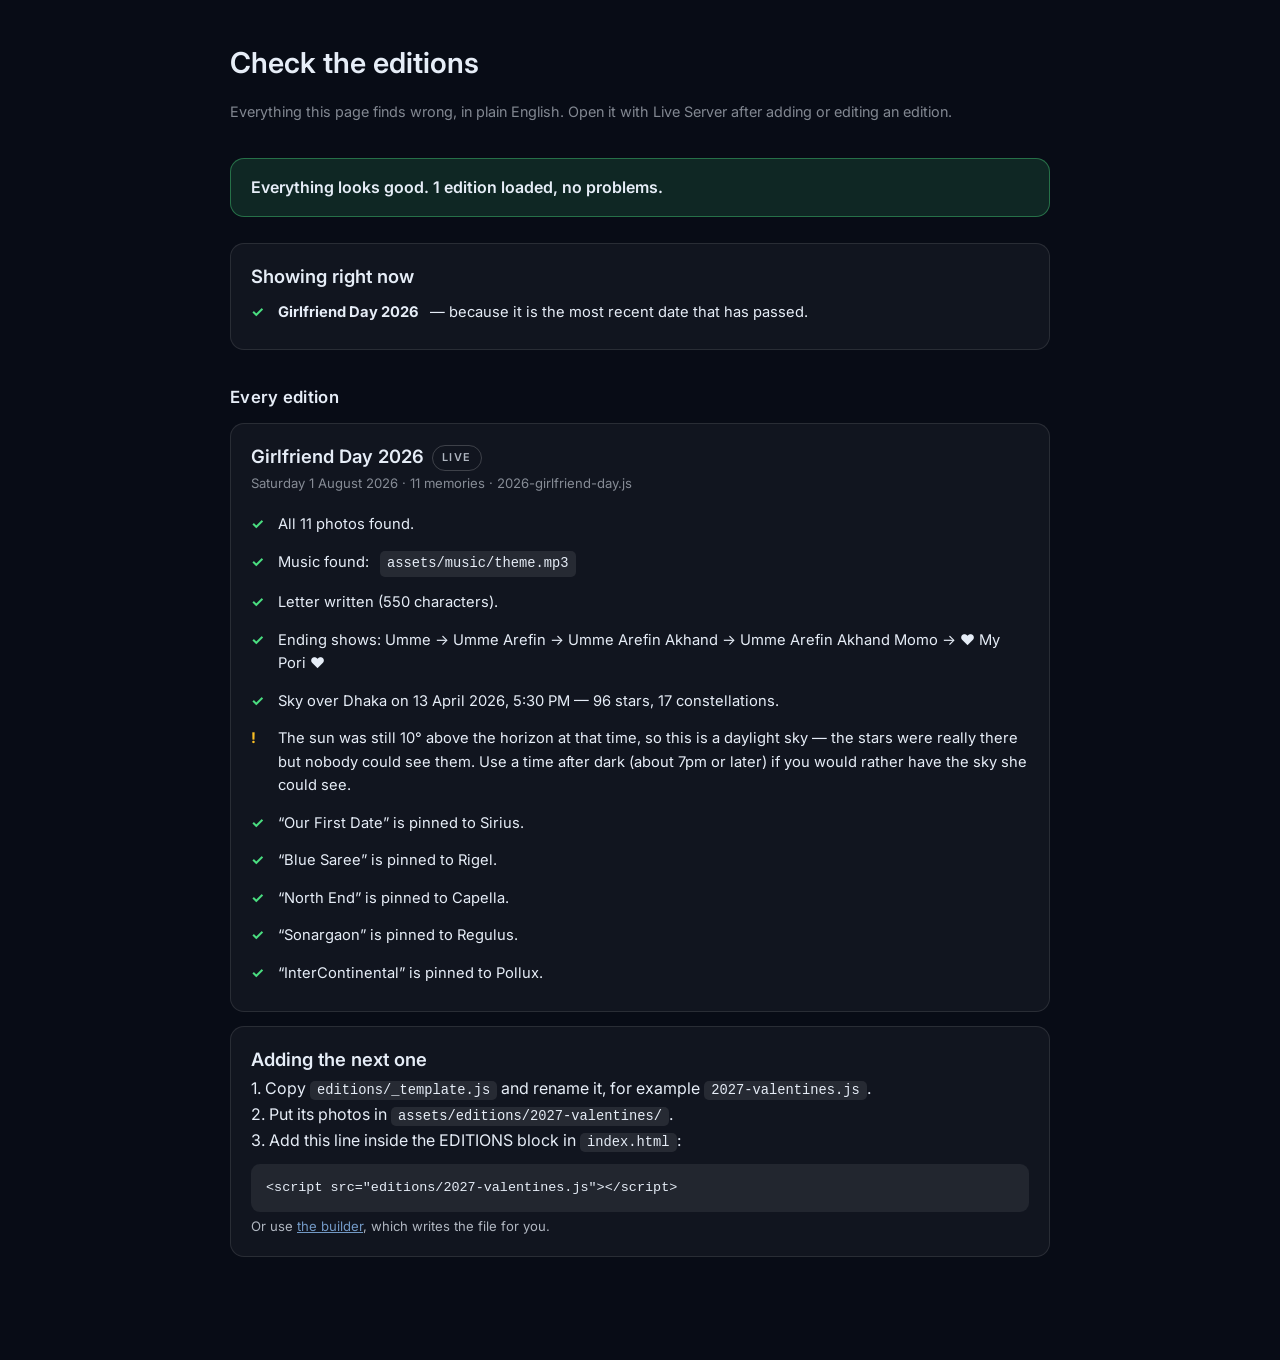
==== check.html @ 18c47e42 "Themes, archive, builder and checker: the futureproofing is finished Four themes. themes/*.css, one " ====
<!DOCTYPE html>
<html lang="en">
<head>
<meta charset="UTF-8">
<meta name="viewport" content="width=device-width, initial-scale=1.0">
<title>Check the editions</title>
<meta name="robots" content="noindex, nofollow">
<link rel="icon" type="image/png" href="assets/icons/favicon.png">
<link href="https://fonts.googleapis.com/css2?family=Inter:wght@300;400;600;700&display=swap" rel="stylesheet">
<style>
:root{color-scheme:dark;}
body{margin:0;background:#080c16;color:#e6edf7;font-family:'Inter',system-ui,sans-serif;
     line-height:1.6;padding:40px 20px 90px;}
.wrap{max-width:820px;margin:0 auto;}
h1{font-size:1.8rem;margin:0 0 6px;font-weight:600;}
.sub{opacity:.55;font-size:.9rem;margin-bottom:34px;}
h2{font-size:1.05rem;margin:34px 0 12px;font-weight:600;letter-spacing:.3px;}
.card{background:rgba(255,255,255,.04);border:1px solid rgba(255,255,255,.1);
      border-radius:14px;padding:18px 20px;margin-bottom:14px;}
.row{display:flex;gap:11px;align-items:flex-start;padding:7px 0;font-size:.92rem;}
.ok::before{content:"✓";color:#4ade80;font-weight:700;flex:0 0 16px;}
.bad::before{content:"✕";color:#f87171;font-weight:700;flex:0 0 16px;}
.warn::before{content:"!";color:#fbbf24;font-weight:700;flex:0 0 16px;}
.info::before{content:"·";color:#93c5fd;font-weight:700;flex:0 0 16px;}
.title{font-size:1.15rem;font-weight:600;margin-bottom:2px;}
.meta{opacity:.55;font-size:.82rem;margin-bottom:12px;}
code{background:rgba(255,255,255,.09);padding:2px 7px;border-radius:5px;
     font-size:.86rem;font-family:ui-monospace,Menlo,Consolas,monospace;}
pre{background:rgba(255,255,255,.07);padding:13px 15px;border-radius:9px;
    overflow-x:auto;font-size:.84rem;margin:10px 0 0;}
.banner{border-radius:14px;padding:16px 20px;margin-bottom:26px;font-weight:600;}
.allgood{background:rgba(74,222,128,.13);border:1px solid rgba(74,222,128,.4);}
.problems{background:rgba(248,113,113,.13);border:1px solid rgba(248,113,113,.4);}
.live{display:inline-block;margin-top:4px;font-size:.82rem;opacity:.75;}
a{color:#93c5fd;}
.tag{display:inline-block;font-size:.68rem;letter-spacing:1.4px;text-transform:uppercase;
     padding:3px 9px;border-radius:999px;border:1px solid rgba(255,255,255,.25);
     opacity:.75;margin-left:8px;vertical-align:middle;}
</style>
</head>
<body>
<div class="wrap">

<h1>Check the editions</h1>
<p class="sub">Everything this page finds wrong, in plain English.
Open it with Live Server after adding or editing an edition.</p>

<div id="out">Reading…</div>

</div>

<script src="js/star-catalog.js"></script>
<script src="js/sky.js"></script>
<script src="js/edition-format.js"></script>
<script>
/* This page reads index.html to find out which editions exist, so the list of
   editions only ever lives in one place. */

const out=document.getElementById("out");

function el(tag,cls,html){
  const e=document.createElement(tag);
  if(cls) e.className=cls;
  if(html!==undefined) e.innerHTML=html;
  return e;
}
function row(kind,html){ return el("div","row "+kind,html); }

// Does a file actually exist? A HEAD request is enough and costs nothing.
function exists(url){
  return fetch(url,{method:"HEAD"})
    .then(r=>r.ok)
    .catch(()=>false);
}

function loadScript(src){
  return new Promise(resolve=>{
    const s=document.createElement("script");
    s.src=src;
    s.onload=()=>resolve(true);
    s.onerror=()=>resolve(false);
    document.head.appendChild(s);
  });
}

(async function(){

  let html;
  try{
    html=await (await fetch("index.html")).text();
  }catch(err){
    out.innerHTML="";
    out.appendChild(el("div","banner problems",
      "This page has to be opened through Live Server."));
    out.appendChild(el("p","",
      "In VS Code, right-click <code>check.html</code> and choose "+
      "<b>Open with Live Server</b>. Opening the file directly stops the "+
      "browser from reading your other files."));
    return;
  }

  const files=[...html.matchAll(/<script\s+src="(editions\/[^"]+)"/g)].map(m=>m[1]);

  out.innerHTML="";

  if(!files.length){
    out.appendChild(el("div","banner problems","No editions are listed in index.html."));
    out.appendChild(el("p","","Add a line like <code>&lt;script src=\"editions/2027-valentines.js\"&gt;&lt;/script&gt;</code> inside the EDITIONS block."));
    return;
  }

  const missingFiles=[];
  for(const f of files){
    const ok=await loadScript(f);
    if(!ok) missingFiles.push(f);
  }

  /* ---- headline ---- */
  const banner=el("div","banner");
  out.appendChild(banner);

  const problemBox=el("div","card");
  problemBox.appendChild(el("div","title","Problems"));
  let problemCount=EDITION_PROBLEMS.length+missingFiles.length;

  missingFiles.forEach(f=>{
    problemBox.appendChild(row("bad","index.html lists <code>"+f+
      "</code> but that file is not there. Check the spelling, or remove the line."));
  });
  EDITION_PROBLEMS.forEach(p=>{
    problemBox.appendChild(row("bad","<b>"+p.where+"</b> — "+p.message));
  });

  /* ---- which one is live ---- */
  const today=new Date(); today.setHours(23,59,59,999);
  const arrived=EDITIONS.filter(e=>e.date<=today).sort((a,b)=>b.date-a.date);
  const live=arrived[0];

  const liveCard=el("div","card");
  liveCard.appendChild(el("div","title","Showing right now"));
  if(live){
    liveCard.appendChild(row("ok","<b>"+live.occasionName+" "+live.year+
      "</b> — because it is the most recent date that has passed."));
  }else{
    liveCard.appendChild(row("warn",
      "No edition's date has arrived yet, so the earliest one is showing."));
  }
  const future=EDITIONS.filter(e=>e.date>today).sort((a,b)=>a.date-b.date);
  future.forEach(e=>{
    liveCard.appendChild(row("info","<b>"+e.occasionName+" "+e.year+
      "</b> takes over on "+e.date.toLocaleDateString("en-GB",
      {day:"numeric",month:"long",year:"numeric"})+
      ' — <a href="index.html?preview='+e.id+'">preview it</a>'));
  });
  out.appendChild(liveCard);

  /* ---- each edition ---- */
  out.appendChild(el("h2","","Every edition"));

  for(const e of EDITIONS.slice().sort((a,b)=>a.date-b.date)){
    const card=el("div","card");
    card.appendChild(el("div","title",e.occasionName+" "+e.year+
      (e===live?'<span class="tag">live</span>':"")));
    card.appendChild(el("div","meta",
      e.date.toLocaleDateString("en-GB",{weekday:"long",day:"numeric",month:"long",year:"numeric"})+
      " · "+e.memories.length+" memories · "+e.source));

    // photos
    let missing=0;
    for(const m of e.memories){
      if(!(await exists(m.src))){
        card.appendChild(row("bad","Photo not found: <code>"+m.src+
          "</code> (from the memory “"+m.title+"”)"));
        missing++;
      }else if(!m.w||!m.h){
        card.appendChild(row("warn","<code>"+m.photo+
          "</code> has no width/height, so the page will jump a little as it loads."));
      }
    }
    if(!missing&&e.memories.length){
      card.appendChild(row("ok","All "+e.memories.length+" photos found."));
    }
    if(!e.memories.length){
      card.appendChild(row("warn","This edition has no memories in it yet."));
    }

    // music
    if(e.music){
      card.appendChild(row(await exists(e.music)?"ok":"bad",
        (await exists(e.music)?"Music found: ":"Music not found: ")+"<code>"+e.music+"</code>"));
    }else{
      card.appendChild(row("warn","No music set for this edition."));
    }

    // letter and finale
    card.appendChild(row(e.letter?"ok":"warn",
      e.letter?"Letter written ("+e.letter.length+" characters).":"No letter in this edition."));
    card.appendChild(row(e.finale.sequence&&e.finale.sequence.length?"ok":"warn",
      e.finale.sequence&&e.finale.sequence.length
        ?"Ending shows: "+e.finale.sequence.join(" → ")
        :"No name: line in the finale block."));

    // the sky
    if(e.sky){
      const s=computeSky(e.sky);
      const sun=sunAltitude(e.sky);
      card.appendChild(row("ok","Sky over "+s.meta.place+" on "+s.meta.when+
        " — "+s.meta.starCount+" stars, "+s.meta.constellations+" constellations."));
      if(sun>0){
        card.appendChild(row("warn","The sun was still "+sun.toFixed(0)+
          "° above the horizon at that time, so this is a daylight sky — the stars "+
          "were really there but nobody could see them. Use a time after dark "+
          "(about 7pm or later) if you would rather have the sky she could see."));
      }else if(sun>-12){
        card.appendChild(row("info","Twilight — the sun was just below the horizon."));
      }
      // star anchors
      const up={}; s.stars.forEach(x=>up[x.id]=x);
      e.constellation.forEach(c=>{
        if(up[c.anchor]){
          card.appendChild(row("ok","“"+c.title+"” is pinned to "+up[c.anchor].name+"."));
        }else{
          const known=STARS.some(x=>x[0]===c.anchor);
          card.appendChild(row("bad","“"+c.title+"” is pinned to <code>"+c.anchor+"</code>, which "+
            (known?"was below the horizon that night, so it will not appear."
                 :"is not a star in the catalogue.")+
            " Stars that were up: "+s.stars.slice()
              .sort((a,b)=>a.mag-b.mag).slice(0,12).map(x=>"<code>"+x.id+"</code>").join(", ")+"…"));
          problemCount++;
        }
      });
    }else if(e.constellation.length){
      card.appendChild(row("warn","This edition has star blocks but no <code>sky:</code> line, "+
        "so the constellation falls back to the 2026 anniversary sky."));
    }

    out.appendChild(card);
  }

  /* ---- how to add another ---- */
  const help=el("div","card");
  help.appendChild(el("div","title","Adding the next one"));
  help.appendChild(el("div","",
    "1. Copy <code>editions/_template.js</code> and rename it, for example "+
    "<code>2027-valentines.js</code>.<br>"+
    "2. Put its photos in <code>assets/editions/2027-valentines/</code>.<br>"+
    "3. Add this line inside the EDITIONS block in <code>index.html</code>:"));
  help.appendChild(el("pre","",
    "&lt;script src=\"editions/2027-valentines.js\"&gt;&lt;/script&gt;"));
  help.appendChild(el("div","live",
    "Or use <a href=\"builder.html\">the builder</a>, which writes the file for you."));
  out.appendChild(help);

  /* ---- finish the banner ---- */
  if(problemCount){
    banner.className="banner problems";
    banner.textContent=problemCount+(problemCount===1?" problem found":" problems found")+
      " — see below.";
    out.insertBefore(problemBox,out.children[1]);
  }else{
    banner.className="banner allgood";
    banner.textContent="Everything looks good. "+EDITIONS.length+
      (EDITIONS.length===1?" edition":" editions")+" loaded, no problems.";
  }
})();
</script>
</body>
</html>
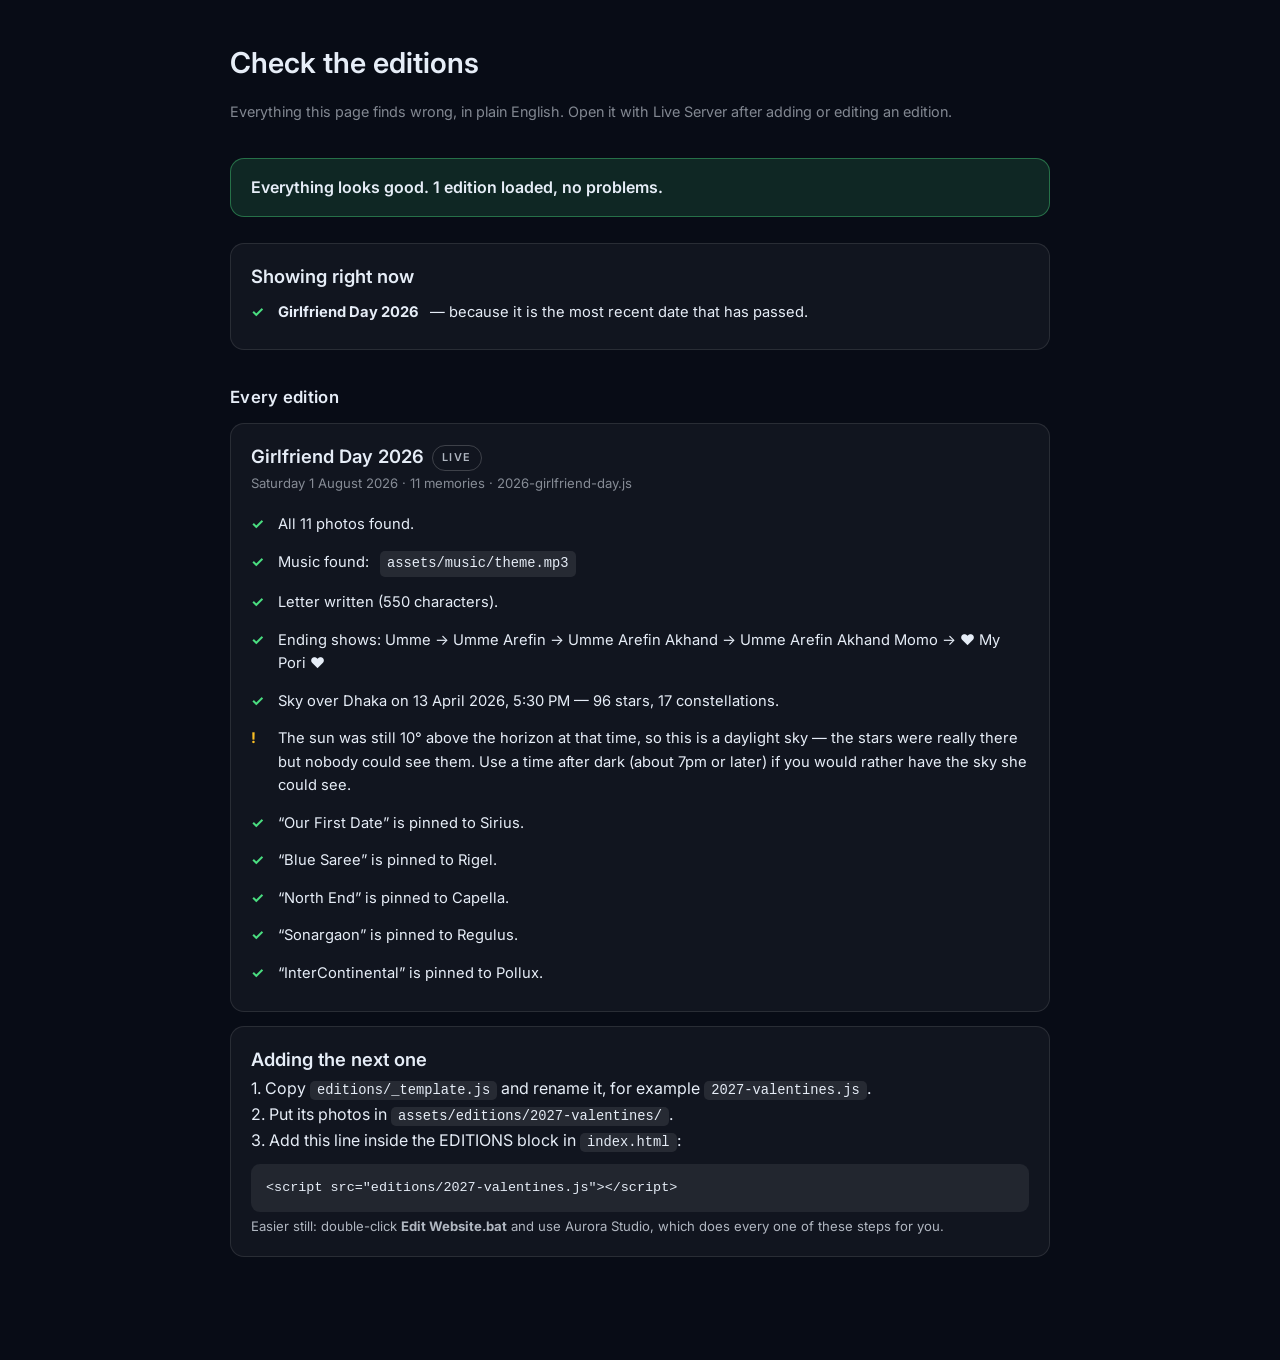
==== commit 0b505a3b: "Premium visual pass, and the studio replaces the builder The look. The stylesheet already had duplic" ====
--- a/check.html
+++ b/check.html
@@ -248,7 +248,8 @@
   help.appendChild(el("pre","",
     "&lt;script src=\"editions/2027-valentines.js\"&gt;&lt;/script&gt;"));
   help.appendChild(el("div","live",
-    "Or use <a href=\"builder.html\">the builder</a>, which writes the file for you."));
+    "Easier still: double-click <b>Edit Website.bat</b> and use Aurora Studio, "+
+    "which does every one of these steps for you."));
   out.appendChild(help);
 
   /* ---- finish the banner ---- */
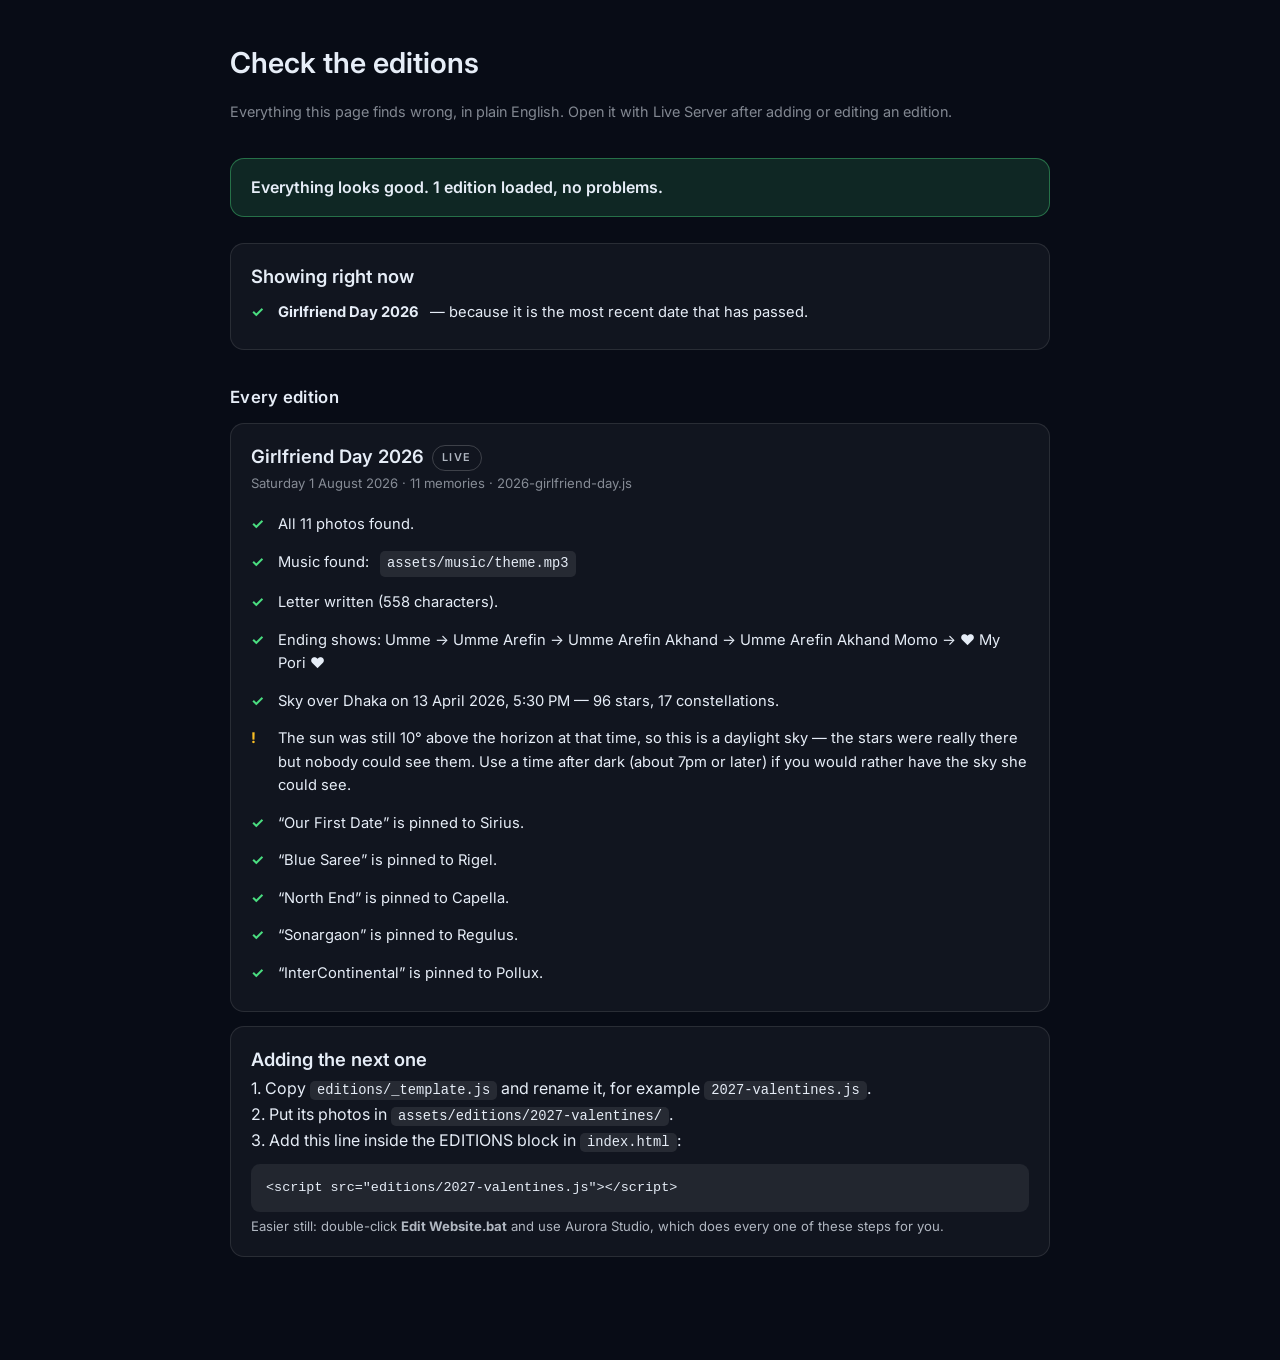
==== commit 8f1c6fe4: "Stop stale caches hiding changes Reported as "the website hasn't changed". The files were correct an" ====
--- a/check.html
+++ b/check.html
@@ -99,7 +99,9 @@
     return;
   }
 
-  const files=[...html.matchAll(/<script\s+src="(editions\/[^"]+)"/g)].map(m=>m[1]);
+  // The link may carry a ?v= cache stamp; keep the plain path.
+  const files=[...html.matchAll(/<script\s+src="(editions\/[^"?]+\.js)(?:\?[^"]*)?"/g)]
+    .map(m=>m[1]);
 
   out.innerHTML="";
 
